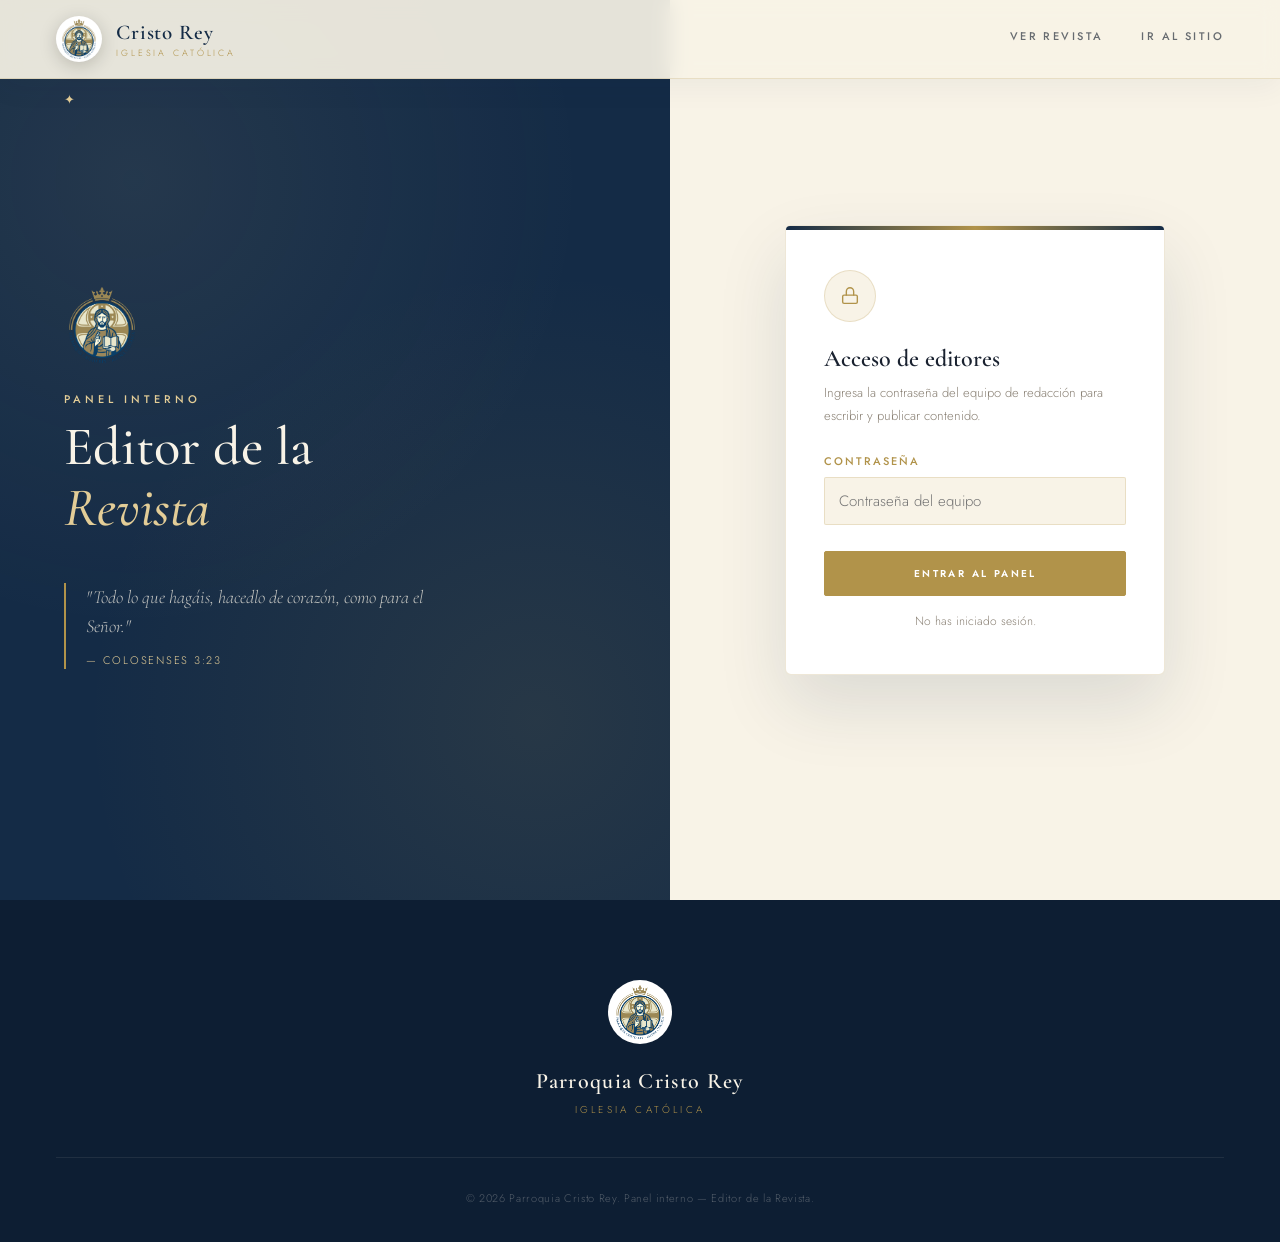
==== admin/index.html @ 3f4689f1 "Fix dashboard overlapping login screen and redesign login as elegant split layout" ====
<!DOCTYPE html>
<html lang="es">
<head>
  <meta charset="UTF-8"/>
  <meta name="viewport" content="width=device-width, initial-scale=1.0"/>
  <title>Editor de la Revista — Parroquia Cristo Rey</title>
  <meta name="robots" content="noindex, nofollow"/>
  <link href="https://fonts.googleapis.com/css2?family=Cormorant+Garamond:ital,wght@0,300;0,400;0,500;0,600;1,400&family=Jost:wght@200;300;400;500;600&display=swap" rel="stylesheet"/>
  <link rel="stylesheet" href="../assets/site.css"/>
  <style>
    .container { max-width: 920px; margin: 0 auto; padding: 56px 24px 120px; }

    /* ── LOGIN SCREEN ── */
    .login-screen {
      display: grid;
      grid-template-columns: 1.1fr 1fr;
      min-height: 100vh;
    }
    .login-side {
      background: var(--navy);
      background-image: radial-gradient(circle at 20% 20%, rgba(227,205,151,0.08), transparent 50%),
                         radial-gradient(circle at 80% 80%, rgba(177,147,74,0.12), transparent 50%);
      color: var(--cream);
      padding: 120px 64px 64px;
      display: flex;
      flex-direction: column;
      justify-content: center;
      position: relative;
      overflow: hidden;
    }
    .login-side-ornament {
      position: absolute;
      top: 90px; left: 64px;
      font-size: 13px;
      color: var(--gold2);
      letter-spacing: 0.3em;
    }
    .login-side-crest {
      width: 76px; height: 76px;
      margin-bottom: 28px;
    }
    .login-side-crest img { width: 100%; height: 100%; object-fit: contain; }
    .login-side-label {
      font-size: 11px;
      font-weight: 500;
      letter-spacing: 0.36em;
      text-transform: uppercase;
      color: var(--gold2);
      margin-bottom: 10px;
    }
    .login-side h1 {
      font-weight: 500;
      font-size: clamp(2.4rem, 5vw, 3.4rem);
      line-height: 1.12;
    }
    .login-side h1 em { font-style: italic; color: var(--gold2); }
    .login-side-quote {
      margin-top: 44px;
      max-width: 360px;
      font-family: 'Cormorant Garamond', serif;
      font-style: italic;
      font-size: 1.15rem;
      line-height: 1.6;
      color: rgba(248,243,231,0.75);
      border-left: 2px solid var(--gold);
      padding-left: 20px;
    }
    .login-side-quote span {
      display: block;
      margin-top: 10px;
      font-family: 'Jost', sans-serif;
      font-style: normal;
      font-size: 11px;
      letter-spacing: 0.16em;
      text-transform: uppercase;
      color: var(--gold2);
    }

    .login-form-wrap {
      display: flex;
      align-items: center;
      justify-content: center;
      background: var(--cream);
      padding: 40px 32px;
    }
    .login-card {
      width: 100%;
      max-width: 380px;
      background: var(--white);
      border: 1px solid var(--line);
      border-radius: 6px;
      padding: 44px 38px;
      box-shadow: 0 30px 70px rgba(20,43,70,0.12);
      position: relative;
    }
    .login-card::before {
      content: '';
      position: absolute;
      top: 0; left: 0; right: 0;
      height: 4px;
      background: linear-gradient(90deg, var(--navy), var(--gold), var(--navy));
      border-radius: 6px 6px 0 0;
    }
    .login-card-icon {
      width: 52px; height: 52px;
      border-radius: 50%;
      background: var(--cream);
      border: 1px solid var(--line);
      color: var(--gold);
      display: flex;
      align-items: center;
      justify-content: center;
      margin-bottom: 22px;
    }
    .login-card-icon svg { width: 22px; height: 22px; }
    .login-card h2 {
      font-weight: 600;
      font-size: 1.5rem;
      margin-bottom: 8px;
    }
    .login-card .hint { font-size: 13px; color: var(--mid); line-height: 1.8; margin-bottom: 26px; }
    .login-submit { width: 100%; text-align: center; margin-top: 6px; }
    .login-card .token-status { margin-top: 16px; text-align: center; }
    .login-card .status { margin-top: 16px; margin-bottom: 0; }

    @media (max-width: 860px) {
      .login-screen { grid-template-columns: 1fr; min-height: auto; }
      .login-side { padding: 130px 32px 60px; text-align: center; align-items: center; }
      .login-side-ornament { left: 50%; transform: translateX(-50%); }
      .login-side-quote { margin-left: auto; margin-right: auto; text-align: left; }
      .login-form-wrap { padding: 48px 24px 80px; }
    }

    .panel {
      background: var(--white);
      border: 1px solid var(--line);
      border-radius: 4px;
      padding: 32px;
      margin-bottom: 32px;
    }

    .panel h2 {
      font-weight: 600;
      font-size: 1.4rem;
      margin-bottom: 6px;
    }
    .panel .hint {
      font-size: 13px;
      color: var(--mid);
      line-height: 1.8;
      margin-bottom: 20px;
    }
    .panel .hint a { color: var(--navy); border-bottom: 1px solid var(--gold); text-decoration: none; }

    .field { margin-bottom: 20px; }
    .field label {
      display: block;
      font-size: 11px;
      letter-spacing: 0.18em;
      text-transform: uppercase;
      color: var(--gold);
      font-weight: 500;
      margin-bottom: 8px;
    }
    .field input[type=text],
    .field input[type=password],
    .field input[type=date],
    .field input[type=file],
    .field select,
    .field textarea {
      width: 100%;
      font-family: 'Jost', sans-serif;
      font-size: 15px;
      font-weight: 300;
      padding: 12px 14px;
      border: 1px solid var(--line);
      border-radius: 2px;
      background: var(--cream);
      color: var(--ink);
    }
    .field textarea { resize: vertical; min-height: 90px; }
    .field-row { display: grid; grid-template-columns: 1fr 1fr; gap: 20px; }

    .status {
      font-size: 13px;
      padding: 12px 16px;
      border-radius: 2px;
      margin-bottom: 20px;
      display: none;
    }
    .status.ok { display: block; background: #1f9d4d; color: #ffffff; border: 1px solid #1a8442; font-weight: 600; box-shadow: 0 6px 18px rgba(31,157,77,0.25); }
    .status.err { display: block; background: rgba(192,57,43,0.1); color: #b3261e; border: 1px solid rgba(192,57,43,0.4); font-weight: 500; }
    .status.info { display: block; background: rgba(20,43,70,0.06); color: var(--navy); border: 1px solid var(--line); }

    /* ── TOAST NOTIFICATIONS ── */
    .toast-wrap {
      position: fixed;
      bottom: 28px;
      right: 28px;
      display: flex;
      flex-direction: column;
      gap: 12px;
      z-index: 9999;
    }
    .toast {
      font-family: 'Jost', sans-serif;
      font-size: 13.5px;
      font-weight: 600;
      padding: 14px 20px;
      border-radius: 4px;
      box-shadow: 0 10px 30px rgba(0,0,0,0.18);
      opacity: 0;
      transform: translateY(16px);
      transition: opacity 0.3s ease, transform 0.3s ease;
      max-width: 320px;
    }
    .toast.show { opacity: 1; transform: translateY(0); }
    .toast.ok { background: #1f9d4d; color: #ffffff; border: 1px solid #1a8442; }
    .toast.err { background: #c0392b; color: #ffffff; border: 1px solid #a3301f; }
    .toast.info { background: var(--navy); color: var(--cream); border: 1px solid var(--navy2); }

    /* ── TOOLBAR / EDITOR ── */
    .toolbar {
      display: flex;
      gap: 6px;
      flex-wrap: wrap;
      margin-bottom: 10px;
    }
    .toolbar button {
      font-family: 'Jost', sans-serif;
      font-size: 12px;
      font-weight: 500;
      letter-spacing: 0.04em;
      border: 1px solid var(--line);
      background: var(--cream);
      color: var(--ink);
      padding: 8px 12px;
      border-radius: 2px;
      cursor: pointer;
      transition: background 0.2s, color 0.2s, border-color 0.2s;
    }
    .toolbar button:hover { background: var(--navy); color: var(--cream); border-color: var(--navy); }

    .editor-area {
      min-height: 260px;
      border: 1px solid var(--line);
      border-radius: 2px;
      padding: 18px 20px;
      background: var(--cream);
      font-size: 16px;
      line-height: 1.85;
      color: var(--ink);
    }
    .editor-area:focus { outline: 2px solid var(--gold2); }
    .editor-area p { margin-bottom: 14px; }
    .editor-area h2, .editor-area h3 { font-family: 'Cormorant Garamond', serif; margin: 16px 0 8px; }
    .editor-area blockquote {
      font-family: 'Cormorant Garamond', serif;
      font-style: italic;
      border-left: 2px solid var(--gold);
      padding-left: 16px;
      color: var(--navy);
    }
    .editor-area img { max-width: 100%; border-radius: 2px; margin: 10px 0; }

    /* ── POST LIST ── */
    .post-list { display: flex; flex-direction: column; gap: 14px; }
    .post-row {
      display: flex;
      align-items: center;
      justify-content: space-between;
      gap: 16px;
      padding: 16px 18px;
      border: 1px solid var(--line);
      border-radius: 2px;
      background: var(--white);
    }
    .post-row .meta { display: flex; flex-direction: column; gap: 4px; }
    .post-row .meta-with-thumb { display: flex; align-items: center; gap: 14px; }
    .post-row .thumb { width: 60px; height: 44px; object-fit: cover; border-radius: 2px; flex-shrink: 0; }
    .post-row .title { font-family: 'Cormorant Garamond', serif; font-weight: 600; font-size: 1.1rem; }
    .post-row .sub { font-size: 11px; letter-spacing: 0.12em; text-transform: uppercase; color: var(--mid); }
    .post-row .actions { display: flex; gap: 10px; flex-shrink: 0; }
    .post-row .actions button {
      font-family: 'Jost', sans-serif;
      font-size: 10px;
      font-weight: 600;
      letter-spacing: 0.18em;
      text-transform: uppercase;
      border: 1px solid var(--line);
      background: transparent;
      color: var(--navy);
      padding: 9px 16px;
      border-radius: 2px;
      cursor: pointer;
      transition: background 0.2s, color 0.2s;
    }
    .post-row .actions button.danger:hover { background: #c0392b; color: var(--white); border-color: #c0392b; }
    .post-row .actions button:not(.danger):hover { background: var(--navy); color: var(--cream); border-color: var(--navy); }

    .empty { text-align: center; color: var(--mid); font-size: 14px; padding: 24px 0; }

    .row-actions { display: flex; justify-content: flex-end; gap: 14px; margin-top: 24px; }

    .token-row { display: flex; gap: 12px; align-items: flex-end; }
    .token-row .field { flex: 1; margin-bottom: 0; }
    .token-status { font-size: 12px; margin-top: 10px; color: var(--mid); }
    .token-status.connected { color: var(--gold); }

    @media (max-width: 700px) {
      .field-row { grid-template-columns: 1fr; }
      .post-row { flex-direction: column; align-items: flex-start; }
    }

    /* ── DASHBOARD SHELL ── */
    .dashboard {
      display: grid;
      grid-template-columns: 240px 1fr;
      min-height: calc(100vh - 76px);
    }

    .sidebar {
      background: var(--navy);
      color: var(--cream);
      padding: 36px 22px;
      display: flex;
      flex-direction: column;
    }
    .sidebar .side-brand {
      font-family: 'Cormorant Garamond', serif;
      font-size: 1.2rem;
      font-weight: 600;
      color: var(--cream);
      margin-bottom: 4px;
    }
    .sidebar .side-sub {
      font-size: 10.5px;
      letter-spacing: 0.2em;
      text-transform: uppercase;
      color: var(--gold2);
      margin-bottom: 40px;
    }
    .side-nav { display: flex; flex-direction: column; gap: 6px; flex: 1; }
    .side-nav button {
      display: flex;
      align-items: center;
      gap: 12px;
      font-family: 'Jost', sans-serif;
      font-size: 13.5px;
      font-weight: 500;
      letter-spacing: 0.02em;
      text-align: left;
      background: transparent;
      border: none;
      color: rgba(248,243,231,0.65);
      padding: 13px 16px;
      border-radius: 3px;
      cursor: pointer;
      transition: background 0.2s, color 0.2s;
    }
    .side-nav button .dot {
      width: 6px; height: 6px;
      border-radius: 50%;
      background: currentColor;
      opacity: 0.5;
      flex-shrink: 0;
    }
    .side-nav button:hover { background: rgba(248,243,231,0.06); color: var(--cream); }
    .side-nav button.active { background: var(--gold); color: var(--navy); font-weight: 600; }
    .side-nav button.active .dot { background: var(--navy); opacity: 1; }

    .sidebar .side-logout {
      margin-top: auto;
      font-family: 'Jost', sans-serif;
      font-size: 11px;
      letter-spacing: 0.16em;
      text-transform: uppercase;
      background: transparent;
      border: 1px solid rgba(248,243,231,0.25);
      color: rgba(248,243,231,0.8);
      padding: 12px 16px;
      border-radius: 3px;
      cursor: pointer;
      transition: background 0.2s, border-color 0.2s;
    }
    .sidebar .side-logout:hover { background: rgba(248,243,231,0.08); border-color: var(--gold2); }

    .dash-main {
      background: var(--cream);
      padding: 40px 48px 80px;
      overflow-x: hidden;
    }
    .dash-topbar {
      display: flex;
      align-items: baseline;
      justify-content: space-between;
      flex-wrap: wrap;
      gap: 12px;
      margin-bottom: 32px;
    }
    .dash-topbar h1 {
      font-weight: 500;
      font-size: 1.9rem;
    }
    .dash-topbar h1 em { font-style: italic; color: var(--gold); }
    .dash-topbar .dash-date {
      font-size: 12px;
      letter-spacing: 0.1em;
      text-transform: uppercase;
      color: var(--mid);
    }

    .stat-row {
      display: grid;
      grid-template-columns: repeat(3, 1fr);
      gap: 20px;
      margin-bottom: 36px;
    }
    .stat-card {
      background: var(--white);
      border: 1px solid var(--line);
      border-radius: 4px;
      padding: 22px 24px;
      border-top: 3px solid var(--gold);
    }
    .stat-card .num {
      font-family: 'Cormorant Garamond', serif;
      font-weight: 600;
      font-size: 2.4rem;
      color: var(--navy);
      line-height: 1;
    }
    .stat-card .lbl {
      font-size: 11.5px;
      letter-spacing: 0.12em;
      text-transform: uppercase;
      color: var(--mid);
      margin-top: 8px;
    }

    .tab-view { display: none; }
    .tab-view.active { display: block; }

    [hidden] { display: none !important; }

    @media (max-width: 900px) {
      .dashboard { grid-template-columns: 1fr; }
      .sidebar { flex-direction: row; align-items: center; padding: 16px 20px; overflow-x: auto; }
      .sidebar .side-brand, .sidebar .side-sub { display: none; }
      .side-nav { flex-direction: row; flex: none; }
      .sidebar .side-logout { margin: 0 0 0 auto; flex-shrink: 0; }
      .dash-main { padding: 28px 20px 60px; }
      .stat-row { grid-template-columns: 1fr; }
    }
  </style>
</head>
<body>

<header class="site-header always-solid" id="header">
  <a class="brand" href="../index.html">
    <span class="brand-logo"><img src="../assets/logo.png" alt="Parroquia Cristo Rey"/></span>
    <span class="brand-text">
      <span class="name">Cristo Rey</span>
      <span class="sub">Iglesia Católica</span>
    </span>
  </a>
  <nav class="main-nav">
    <a href="../blog/index.html">Ver Revista</a>
    <a href="../index.html">Ir al Sitio</a>
  </nav>
</header>

<section class="login-screen" id="loginContainer">

  <div class="login-side">
    <div class="login-side-ornament">✦</div>
    <div class="login-side-crest"><img src="../assets/logo.png" alt="Parroquia Cristo Rey"/></div>
    <div class="login-side-label">Panel interno</div>
    <h1>Editor de la<br/><em>Revista</em></h1>
    <p class="login-side-quote">"Todo lo que hagáis, hacedlo de corazón, como para el Señor."<span>— Colosenses 3:23</span></p>
  </div>

  <div class="login-form-wrap">
    <div class="login-card" id="accessPanel">
      <div class="login-card-icon">
        <svg viewBox="0 0 24 24" fill="none" stroke="currentColor" stroke-width="1.5"><rect x="4" y="11" width="16" height="9" rx="1.5"/><path d="M8 11V7a4 4 0 0 1 8 0v4" stroke-linecap="round"/></svg>
      </div>
      <h2>Acceso de editores</h2>
      <p class="hint">
        Ingresa la contraseña del equipo de redacción para escribir y publicar contenido.
      </p>
      <div class="field">
        <label>Contraseña</label>
        <input type="password" id="password" placeholder="Contraseña del equipo" autocomplete="off"/>
      </div>
      <button class="btn btn-gold login-submit" id="connect">Entrar al panel</button>
      <div class="token-status" id="tokenStatus">No has iniciado sesión.</div>
      <div class="status" id="status"></div>
    </div>
  </div>

</section>

<!-- APP BODY (hidden until logged in) -->
<div class="dashboard" id="appBody" hidden>

  <aside class="sidebar">
    <div class="side-brand">Cristo Rey</div>
    <div class="side-sub">Panel interno</div>
    <nav class="side-nav" id="sideNav">
      <button data-tab="posts" class="active"><span class="dot"></span> Artículos</button>
      <button data-tab="events"><span class="dot"></span> Eventos</button>
      <button data-tab="gallery"><span class="dot"></span> Galería</button>
    </nav>
    <button class="side-logout" id="disconnect">Cerrar sesión</button>
  </aside>

  <main class="dash-main">

  <div class="dash-topbar">
    <h1>Panel de <em>contenido</em></h1>
    <div class="dash-date" id="dashDate"></div>
  </div>

  <div class="stat-row">
    <div class="stat-card">
      <div class="num" id="statPosts">0</div>
      <div class="lbl">Artículos publicados</div>
    </div>
    <div class="stat-card">
      <div class="num" id="statEvents">0</div>
      <div class="lbl">Eventos y anuncios</div>
    </div>
    <div class="stat-card">
      <div class="num" id="statGallery">0</div>
      <div class="lbl">Fotos en galería</div>
    </div>
  </div>

  <!-- TAB: POSTS -->
  <div class="tab-view active" id="viewPosts">

  <!-- EDITOR -->
  <div class="panel" id="editorPanel" hidden>
    <h2 id="editorTitle">Nuevo artículo</h2>
    <p class="hint">Completa los datos del artículo. Al publicar, se guardará directamente en la Revista del sitio.</p>

    <div class="field">
      <label>Título</label>
      <input type="text" id="f-title" placeholder="Título del artículo"/>
    </div>

    <div class="field-row">
      <div class="field">
        <label>Categoría</label>
        <input type="text" id="f-category" placeholder="Ej. Comunidad, Catequesis, Espiritualidad"/>
      </div>
      <div class="field">
        <label>Fecha</label>
        <input type="date" id="f-date"/>
      </div>
    </div>

    <div class="field-row">
      <div class="field">
        <label>Autor</label>
        <input type="text" id="f-author" placeholder="Ej. Parroquia Cristo Rey" value="Parroquia Cristo Rey"/>
      </div>
      <div class="field">
        <label>Imagen de portada (opcional)</label>
        <input type="file" id="f-cover-file" accept="image/*"/>
      </div>
    </div>

    <div class="field">
      <label>Resumen (aparece en la lista de artículos)</label>
      <textarea id="f-excerpt" placeholder="Una o dos frases que resuman el artículo"></textarea>
    </div>

    <div class="field">
      <label>Contenido</label>
      <div class="toolbar">
        <button type="button" data-cmd="bold"><b>B</b></button>
        <button type="button" data-cmd="italic"><i>I</i></button>
        <button type="button" data-cmd="formatBlock" data-val="h2">Título</button>
        <button type="button" data-cmd="formatBlock" data-val="h3">Subtítulo</button>
        <button type="button" data-cmd="formatBlock" data-val="p">Párrafo</button>
        <button type="button" data-cmd="formatBlock" data-val="blockquote">Cita</button>
        <button type="button" data-cmd="insertUnorderedList">Lista</button>
        <button type="button" data-cmd="insertOrderedList">Lista numerada</button>
        <button type="button" data-cmd="createLink">Enlace</button>
        <button type="button" data-cmd="insertImage">Imagen (URL)</button>
        <button type="button" data-cmd="removeFormat">Limpiar</button>
      </div>
      <div class="editor-area" id="f-content" contenteditable="true"></div>
    </div>

    <div class="row-actions">
      <button class="btn btn-line" id="cancelEdit">Cancelar</button>
      <button class="btn btn-gold" id="publish">Publicar</button>
    </div>
  </div>

  <!-- POST LIST -->
  <div class="panel">
    <h2>Artículos publicados</h2>
    <p class="hint">Edita o elimina artículos existentes, o crea uno nuevo.</p>
    <div class="row-actions" style="justify-content:flex-start; margin-top:0; margin-bottom:24px;">
      <button class="btn btn-gold" id="newPost">+ Nuevo artículo</button>
      <button class="btn btn-line" id="refresh">Actualizar lista</button>
    </div>
    <div class="post-list" id="postList">
      <div class="empty">Cargando artículos...</div>
    </div>
  </div>

  </div><!-- /viewPosts -->

  <!-- TAB: EVENTS -->
  <div class="tab-view" id="viewEvents">

  <!-- EVENT EDITOR -->
  <div class="panel" id="eventEditorPanel" hidden>
    <h2 id="eventEditorTitle">Nuevo evento</h2>
    <p class="hint">Completa los datos del evento. Al publicar, aparecerá en la sección "Eventos y Anuncios" de la página principal.</p>

    <div class="field">
      <label>Título</label>
      <input type="text" id="ev-title" placeholder="Título del evento"/>
    </div>

    <div class="field-row">
      <div class="field">
        <label>Fecha</label>
        <input type="date" id="ev-date"/>
      </div>
      <div class="field">
        <label>Categoría / Etiqueta</label>
        <input type="text" id="ev-tag" placeholder="Ej. Catequesis, Comunidad, Solidaridad"/>
      </div>
    </div>

    <div class="field">
      <label>Descripción</label>
      <textarea id="ev-description" placeholder="Detalles del evento"></textarea>
    </div>

    <div class="row-actions">
      <button class="btn btn-line" id="cancelEventEdit">Cancelar</button>
      <button class="btn btn-gold" id="publishEvent">Publicar</button>
    </div>
  </div>

  <!-- EVENT LIST -->
  <div class="panel">
    <h2>Eventos y anuncios</h2>
    <p class="hint">Edita o elimina eventos existentes, o crea uno nuevo. Aparecen en la portada del sitio.</p>
    <div class="row-actions" style="justify-content:flex-start; margin-top:0; margin-bottom:24px;">
      <button class="btn btn-gold" id="newEvent">+ Nuevo evento</button>
      <button class="btn btn-line" id="refreshEvents">Actualizar lista</button>
    </div>
    <div class="post-list" id="eventList">
      <div class="empty">Cargando eventos...</div>
    </div>
  </div>

  </div><!-- /viewEvents -->

  <!-- TAB: GALLERY -->
  <div class="tab-view" id="viewGallery">

  <!-- GALLERY UPLOAD -->
  <div class="panel">
    <h2>Galería de fotos</h2>
    <p class="hint">Sube fotos para mostrarlas en el carrusel de la página principal.</p>
    <div class="field-row">
      <div class="field">
        <label>Foto</label>
        <input type="file" id="gal-file" accept="image/*"/>
      </div>
      <div class="field">
        <label>Descripción (opcional)</label>
        <input type="text" id="gal-caption" placeholder="Ej. Fiesta patronal 2026"/>
      </div>
    </div>
    <div class="row-actions" style="justify-content:flex-start; margin-top:0;">
      <button class="btn btn-gold" id="uploadGalleryImage">Subir foto</button>
      <button class="btn btn-line" id="refreshGallery">Actualizar lista</button>
    </div>
  </div>

  <!-- GALLERY LIST -->
  <div class="panel">
    <h2>Fotos publicadas</h2>
    <p class="hint">Elimina fotos de la galería del sitio.</p>
    <div class="post-list" id="galleryList">
      <div class="empty">Cargando galería...</div>
    </div>
  </div>

  </div><!-- /viewGallery -->

  </main>

</div><!-- /appBody -->

<div class="toast-wrap" id="toastWrap"></div>

<footer class="site-footer">
  <div class="footer-logo"><img src="../assets/logo.png" alt="Parroquia Cristo Rey"/></div>
  <div class="name">Parroquia Cristo Rey</div>
  <div class="tag">Iglesia Católica</div>
  <div class="copy">© 2026 Parroquia Cristo Rey. Panel interno — Editor de la Revista.</div>
</footer>

<script src="../assets/site.js"></script>
<script>
  const OWNER = 'tny-me';
  const REPO = 'TNY-Media';
  const BRANCH = 'main';
  const POSTS_PATH = 'assets/blog/posts.json';
  const IMAGES_PATH = 'assets/blog/images';
  const EVENTS_PATH = 'assets/events.json';
  const GALLERY_PATH = 'assets/gallery.json';
  const GALLERY_IMAGES_PATH = 'assets/gallery/images';
  const AUTH_PATH = '../assets/blog/auth.json';
  const SESSION_KEY = 'cristorey_session_token';

  const $ = (sel) => document.querySelector(sel);
  const statusEl = $('#status');
  const tokenStatusEl = $('#tokenStatus');
  const postListEl = $('#postList');
  const eventListEl = $('#eventList');
  const galleryListEl = $('#galleryList');

  let token = sessionStorage.getItem(SESSION_KEY) || '';
  let posts = [];
  let postsSha = null;
  let editingSlug = null;
  let events = [];
  let eventsSha = null;
  let editingEventId = null;
  let gallery = [];
  let gallerySha = null;

  function showStatus(msg, type) {
    statusEl.textContent = msg;
    statusEl.className = 'status ' + type;
  }

  const toastWrapEl = $('#toastWrap');
  function showToast(msg, type) {
    const toast = document.createElement('div');
    toast.className = 'toast ' + type;
    toast.textContent = msg;
    toastWrapEl.appendChild(toast);
    requestAnimationFrame(() => toast.classList.add('show'));
    setTimeout(() => {
      toast.classList.remove('show');
      setTimeout(() => toast.remove(), 300);
    }, 4000);
  }

  function b64ToBytes(b64) {
    return Uint8Array.from(atob(b64), c => c.charCodeAt(0));
  }

  async function unlock(password) {
    const res = await fetch(AUTH_PATH);
    if (!res.ok) throw new Error('No se pudo cargar la configuración de acceso.');
    const auth = await res.json();

    const salt = b64ToBytes(auth.salt);
    const iv = b64ToBytes(auth.iv);
    const ciphertext = b64ToBytes(auth.ciphertext);

    const baseKey = await crypto.subtle.importKey('raw', new TextEncoder().encode(password), 'PBKDF2', false, ['deriveKey']);
    const key = await crypto.subtle.deriveKey(
      { name: 'PBKDF2', salt, iterations: auth.iterations, hash: 'SHA-256' },
      baseKey,
      { name: 'AES-GCM', length: 256 },
      false,
      ['decrypt']
    );

    let plaintext;
    try {
      plaintext = await crypto.subtle.decrypt({ name: 'AES-GCM', iv }, key, ciphertext);
    } catch {
      throw new Error('Contraseña incorrecta.');
    }
    return new TextDecoder().decode(plaintext);
  }

  function ghHeaders(extra) {
    return Object.assign({
      'Authorization': 'Bearer ' + token,
      'Accept': 'application/vnd.github+json'
    }, extra || {});
  }

  function b64ToUtf8(b64) {
    const bin = atob(b64.replace(/\n/g, ''));
    const bytes = Uint8Array.from(bin, c => c.charCodeAt(0));
    return new TextDecoder('utf-8').decode(bytes);
  }

  function utf8ToB64(str) {
    const bytes = new TextEncoder().encode(str);
    let bin = '';
    bytes.forEach(b => bin += String.fromCharCode(b));
    return btoa(bin);
  }

  function slugify(text) {
    return text.toString().toLowerCase().trim()
      .normalize('NFD').replace(/[̀-ͯ]/g, '')
      .replace(/[^a-z0-9\s-]/g, '')
      .replace(/\s+/g, '-')
      .replace(/-+/g, '-')
      .replace(/^-|-$/g, '');
  }

  function showLoggedIn() {
    $('#loginContainer').hidden = true;
    $('#appBody').hidden = false;
    tokenStatusEl.textContent = 'Sesión iniciada.';
    tokenStatusEl.classList.add('connected');
    const dashDateEl = $('#dashDate');
    if (dashDateEl) {
      dashDateEl.textContent = new Date().toLocaleDateString('es-ES', { day: 'numeric', month: 'long', year: 'numeric' });
    }
  }

  function showLoggedOut() {
    $('#loginContainer').hidden = false;
    $('#appBody').hidden = true;
    tokenStatusEl.textContent = 'No has iniciado sesión.';
    tokenStatusEl.classList.remove('connected');
  }

  function setTab(tab) {
    document.querySelectorAll('.tab-view').forEach(el => el.classList.remove('active'));
    document.querySelectorAll('.side-nav button').forEach(btn => btn.classList.toggle('active', btn.dataset.tab === tab));
    const view = $('#view' + tab.charAt(0).toUpperCase() + tab.slice(1));
    if (view) view.classList.add('active');
  }

  async function connect() {
    const password = $('#password').value.trim();
    if (!password) { showStatus('Ingresa la contraseña.', 'err'); return; }
    try {
      token = await unlock(password);
      sessionStorage.setItem(SESSION_KEY, token);
      $('#password').value = '';
      showLoggedIn();
      showStatus('Acceso concedido.', 'ok');
      await loadPosts();
      await loadEvents();
      await loadGallery();
    } catch (e) {
      showLoggedOut();
      showStatus(e.message, 'err');
    }
  }

  function disconnect() {
    token = '';
    sessionStorage.removeItem(SESSION_KEY);
    $('#password').value = '';
    posts = []; postsSha = null;
    events = []; eventsSha = null;
    gallery = []; gallerySha = null;
    closeEditor();
    closeEventEditor();
    showLoggedOut();
    showStatus('Sesión cerrada.', 'info');
  }

  async function loadPosts() {
    const res = await fetch(`https://api.github.com/repos/${OWNER}/${REPO}/contents/${POSTS_PATH}?ref=${BRANCH}`, { headers: ghHeaders() });
    if (!res.ok) {
      const err = await res.json().catch(() => ({}));
      throw new Error(`No se pudo cargar la lista de artículos (${res.status}): ${err.message || 'error desconocido'}`);
    }
    const data = await res.json();
    postsSha = data.sha;
    posts = JSON.parse(b64ToUtf8(data.content));
    renderList();
  }

  function renderList() {
    const statPostsEl = $('#statPosts');
    if (statPostsEl) statPostsEl.textContent = posts.length;
    if (!posts.length) {
      postListEl.innerHTML = '<div class="empty">Aún no hay artículos. Crea el primero.</div>';
      return;
    }
    const sorted = posts.slice().sort((a, b) => new Date(b.date) - new Date(a.date));
    postListEl.innerHTML = sorted.map(p => `
      <div class="post-row">
        <div class="meta">
          <div class="title">${p.title}</div>
          <div class="sub">${p.category} · ${p.date}</div>
        </div>
        <div class="actions">
          <button data-edit="${p.slug}">Editar</button>
          <button class="danger" data-delete="${p.slug}">Eliminar</button>
        </div>
      </div>`).join('');
  }

  function openEditor(post) {
    editingSlug = post ? post.slug : null;
    $('#editorTitle').textContent = post ? 'Editar artículo' : 'Nuevo artículo';
    $('#f-title').value = post ? post.title : '';
    $('#f-category').value = post ? post.category : '';
    $('#f-author').value = post ? post.author : 'Parroquia Cristo Rey';
    $('#f-date').value = post ? post.date : new Date().toISOString().slice(0, 10);
    $('#f-excerpt').value = post ? post.excerpt : '';
    $('#f-content').innerHTML = post ? post.content : '';
    $('#f-cover-file').value = '';
    $('#editorPanel').hidden = false;
    $('#editorPanel').scrollIntoView({ behavior: 'smooth', block: 'start' });
  }

  function closeEditor() {
    $('#editorPanel').hidden = true;
    editingSlug = null;
  }

  async function uploadImage(file, targetSlug) {
    const ext = (file.name.split('.').pop() || 'jpg').toLowerCase();
    const filename = `${targetSlug}.${ext}`;
    const dataUrl = await new Promise((resolve, reject) => {
      const reader = new FileReader();
      reader.onload = () => resolve(reader.result);
      reader.onerror = reject;
      reader.readAsDataURL(file);
    });
    const base64 = dataUrl.split(',')[1];

    let sha;
    const existing = await fetch(`https://api.github.com/repos/${OWNER}/${REPO}/contents/${IMAGES_PATH}/${filename}?ref=${BRANCH}`, { headers: ghHeaders() });
    if (existing.ok) sha = (await existing.json()).sha;

    const res = await fetch(`https://api.github.com/repos/${OWNER}/${REPO}/contents/${IMAGES_PATH}/${filename}`, {
      method: 'PUT',
      headers: ghHeaders({ 'Content-Type': 'application/json' }),
      body: JSON.stringify({
        message: `Subir imagen de portada para ${targetSlug}`,
        content: base64,
        branch: BRANCH,
        ...(sha ? { sha } : {})
      })
    });
    if (!res.ok) throw new Error('No se pudo subir la imagen.');
    return `../assets/blog/images/${filename}`;
  }

  async function publish() {
    if (!token) { showStatus('Inicia sesión con la contraseña primero.', 'err'); return; }

    const title = $('#f-title').value.trim();
    const category = $('#f-category').value.trim();
    const author = $('#f-author').value.trim() || 'Parroquia Cristo Rey';
    const date = $('#f-date').value || new Date().toISOString().slice(0, 10);
    const excerpt = $('#f-excerpt').value.trim();
    const content = $('#f-content').innerHTML.trim();

    if (!title || !category || !excerpt || !content) {
      showToast('Completa título, categoría, resumen y contenido.', 'err');
      return;
    }

    let slug = editingSlug || slugify(title);
    if (!slug) { showToast('El título no es válido para generar un enlace.', 'err'); return; }

    try {
      let cover = '';
      const existingPost = posts.find(p => p.slug === slug);
      if (existingPost) cover = existingPost.cover || '';

      const file = $('#f-cover-file').files[0];
      if (file) {
        cover = await uploadImage(file, slug);
      }

      const newPost = { id: slug, slug, title, category, author, date, cover, excerpt, content };

      if (editingSlug) {
        posts = posts.map(p => p.slug === editingSlug ? newPost : p);
      } else {
        if (posts.some(p => p.slug === slug)) {
          showToast('Ya existe un artículo con un título muy similar. Cambia el título.', 'err');
          return;
        }
        posts.push(newPost);
      }

      await savePosts(editingSlug ? `Editar artículo: ${title}` : `Publicar artículo: ${title}`);
      showToast('¡Publicado! El artículo ya aparece en la Revista.', 'ok');
      closeEditor();
      renderList();
    } catch (e) {
      showToast('Error al publicar: ' + e.message, 'err');
    }
  }

  async function deletePost(slug) {
    if (!confirm('¿Eliminar este artículo? Esta acción no se puede deshacer.')) return;
    try {
      posts = posts.filter(p => p.slug !== slug);
      await savePosts(`Eliminar artículo: ${slug}`);
      showToast('Artículo eliminado.', 'ok');
      renderList();
    } catch (e) {
      showToast('Error al eliminar: ' + e.message, 'err');
    }
  }

  async function savePosts(message) {
    const res = await fetch(`https://api.github.com/repos/${OWNER}/${REPO}/contents/${POSTS_PATH}`, {
      method: 'PUT',
      headers: ghHeaders({ 'Content-Type': 'application/json' }),
      body: JSON.stringify({
        message,
        content: utf8ToB64(JSON.stringify(posts, null, 2)),
        sha: postsSha,
        branch: BRANCH
      })
    });
    if (!res.ok) {
      const err = await res.json().catch(() => ({}));
      throw new Error(err.message || 'No se pudo guardar.');
    }
    const data = await res.json();
    postsSha = data.content.sha;
  }

  // ── EVENTS ──

  async function loadEvents() {
    const res = await fetch(`https://api.github.com/repos/${OWNER}/${REPO}/contents/${EVENTS_PATH}?ref=${BRANCH}`, { headers: ghHeaders() });
    if (!res.ok) {
      const err = await res.json().catch(() => ({}));
      throw new Error(`No se pudo cargar la lista de eventos (${res.status}): ${err.message || 'error desconocido'}`);
    }
    const data = await res.json();
    eventsSha = data.sha;
    events = JSON.parse(b64ToUtf8(data.content));
    renderEventList();
  }

  function renderEventList() {
    const statEventsEl = $('#statEvents');
    if (statEventsEl) statEventsEl.textContent = events.length;
    if (!events.length) {
      eventListEl.innerHTML = '<div class="empty">Aún no hay eventos. Crea el primero.</div>';
      return;
    }
    const sorted = events.slice().sort((a, b) => new Date(a.date) - new Date(b.date));
    eventListEl.innerHTML = sorted.map(ev => `
      <div class="post-row">
        <div class="meta">
          <div class="title">${ev.title}</div>
          <div class="sub">${ev.tag} · ${ev.date}</div>
        </div>
        <div class="actions">
          <button data-edit-event="${ev.id}">Editar</button>
          <button class="danger" data-delete-event="${ev.id}">Eliminar</button>
        </div>
      </div>`).join('');
  }

  function openEventEditor(ev) {
    editingEventId = ev ? ev.id : null;
    $('#eventEditorTitle').textContent = ev ? 'Editar evento' : 'Nuevo evento';
    $('#ev-title').value = ev ? ev.title : '';
    $('#ev-tag').value = ev ? ev.tag : '';
    $('#ev-date').value = ev ? ev.date : new Date().toISOString().slice(0, 10);
    $('#ev-description').value = ev ? ev.description : '';
    $('#eventEditorPanel').hidden = false;
    $('#eventEditorPanel').scrollIntoView({ behavior: 'smooth', block: 'start' });
  }

  function closeEventEditor() {
    $('#eventEditorPanel').hidden = true;
    editingEventId = null;
  }

  async function publishEvent() {
    if (!token) { showStatus('Inicia sesión con la contraseña primero.', 'err'); return; }

    const title = $('#ev-title').value.trim();
    const tag = $('#ev-tag').value.trim();
    const date = $('#ev-date').value || new Date().toISOString().slice(0, 10);
    const description = $('#ev-description').value.trim();

    if (!title || !tag || !description) {
      showToast('Completa título, categoría y descripción.', 'err');
      return;
    }

    try {
      if (editingEventId) {
        events = events.map(ev => ev.id === editingEventId ? { ...ev, title, tag, date, description } : ev);
      } else {
        const id = Date.now().toString();
        events.push({ id, date, tag, title, description });
      }

      await saveEvents(editingEventId ? `Editar evento: ${title}` : `Publicar evento: ${title}`);
      showToast('¡Publicado! El evento ya aparece en la página principal.', 'ok');
      closeEventEditor();
      renderEventList();
    } catch (e) {
      showToast('Error al publicar: ' + e.message, 'err');
    }
  }

  async function deleteEvent(id) {
    if (!confirm('¿Eliminar este evento? Esta acción no se puede deshacer.')) return;
    try {
      events = events.filter(ev => ev.id !== id);
      await saveEvents(`Eliminar evento: ${id}`);
      showToast('Evento eliminado.', 'ok');
      renderEventList();
    } catch (e) {
      showToast('Error al eliminar: ' + e.message, 'err');
    }
  }

  async function saveEvents(message) {
    const res = await fetch(`https://api.github.com/repos/${OWNER}/${REPO}/contents/${EVENTS_PATH}`, {
      method: 'PUT',
      headers: ghHeaders({ 'Content-Type': 'application/json' }),
      body: JSON.stringify({
        message,
        content: utf8ToB64(JSON.stringify(events, null, 2)),
        sha: eventsSha,
        branch: BRANCH
      })
    });
    if (!res.ok) {
      const err = await res.json().catch(() => ({}));
      throw new Error(err.message || 'No se pudo guardar.');
    }
    const data = await res.json();
    eventsSha = data.content.sha;
  }

  // ── GALLERY ──

  async function loadGallery() {
    const res = await fetch(`https://api.github.com/repos/${OWNER}/${REPO}/contents/${GALLERY_PATH}?ref=${BRANCH}`, { headers: ghHeaders() });
    if (!res.ok) {
      const err = await res.json().catch(() => ({}));
      throw new Error(`No se pudo cargar la galería (${res.status}): ${err.message || 'error desconocido'}`);
    }
    const data = await res.json();
    gallerySha = data.sha;
    gallery = JSON.parse(b64ToUtf8(data.content));
    renderGalleryList();
  }

  function renderGalleryList() {
    const statGalleryEl = $('#statGallery');
    if (statGalleryEl) statGalleryEl.textContent = gallery.length;
    if (!gallery.length) {
      galleryListEl.innerHTML = '<div class="empty">Aún no hay fotos. Sube la primera.</div>';
      return;
    }
    galleryListEl.innerHTML = gallery.slice().reverse().map(img => `
      <div class="post-row">
        <div class="meta meta-with-thumb">
          <img class="thumb" src="../${img.url}" alt=""/>
          <div class="title">${img.caption || '(sin descripción)'}</div>
        </div>
        <div class="actions">
          <button class="danger" data-delete-image="${img.id}">Eliminar</button>
        </div>
      </div>`).join('');
  }

  async function uploadGalleryImage() {
    if (!token) { showToast('Inicia sesión con la contraseña primero.', 'err'); return; }
    const file = $('#gal-file').files[0];
    if (!file) { showToast('Selecciona una foto primero.', 'err'); return; }
    const caption = $('#gal-caption').value.trim();

    try {
      const id = Date.now().toString();
      const ext = (file.name.split('.').pop() || 'jpg').toLowerCase();
      const filename = `${id}.${ext}`;
      const dataUrl = await new Promise((resolve, reject) => {
        const reader = new FileReader();
        reader.onload = () => resolve(reader.result);
        reader.onerror = reject;
        reader.readAsDataURL(file);
      });
      const base64 = dataUrl.split(',')[1];

      const res = await fetch(`https://api.github.com/repos/${OWNER}/${REPO}/contents/${GALLERY_IMAGES_PATH}/${filename}`, {
        method: 'PUT',
        headers: ghHeaders({ 'Content-Type': 'application/json' }),
        body: JSON.stringify({
          message: `Subir foto a la galería: ${filename}`,
          content: base64,
          branch: BRANCH
        })
      });
      if (!res.ok) throw new Error('No se pudo subir la foto.');

      gallery.push({ id, url: `assets/gallery/images/${filename}`, caption });
      await saveGallery(`Agregar foto a la galería`);
      showToast('¡Foto subida! Ya aparece en la galería del sitio.', 'ok');
      $('#gal-file').value = '';
      $('#gal-caption').value = '';
      renderGalleryList();
    } catch (e) {
      showToast('Error al subir la foto: ' + e.message, 'err');
    }
  }

  async function deleteGalleryImage(id) {
    if (!confirm('¿Eliminar esta foto de la galería? Esta acción no se puede deshacer.')) return;
    try {
      gallery = gallery.filter(img => img.id !== id);
      await saveGallery(`Eliminar foto de la galería: ${id}`);
      showToast('Foto eliminada.', 'ok');
      renderGalleryList();
    } catch (e) {
      showToast('Error al eliminar: ' + e.message, 'err');
    }
  }

  async function saveGallery(message) {
    const res = await fetch(`https://api.github.com/repos/${OWNER}/${REPO}/contents/${GALLERY_PATH}`, {
      method: 'PUT',
      headers: ghHeaders({ 'Content-Type': 'application/json' }),
      body: JSON.stringify({
        message,
        content: utf8ToB64(JSON.stringify(gallery, null, 2)),
        sha: gallerySha,
        branch: BRANCH
      })
    });
    if (!res.ok) {
      const err = await res.json().catch(() => ({}));
      throw new Error(err.message || 'No se pudo guardar.');
    }
    const data = await res.json();
    gallerySha = data.content.sha;
  }

  // Toolbar
  document.querySelectorAll('.toolbar button').forEach(btn => {
    btn.addEventListener('click', () => {
      const cmd = btn.dataset.cmd;
      $('#f-content').focus();
      if (cmd === 'createLink') {
        const url = prompt('URL del enlace:');
        if (url) document.execCommand(cmd, false, url);
      } else if (cmd === 'insertImage') {
        const url = prompt('URL de la imagen:');
        if (url) document.execCommand(cmd, false, url);
      } else if (cmd === 'formatBlock') {
        document.execCommand(cmd, false, btn.dataset.val);
      } else {
        document.execCommand(cmd, false, null);
      }
    });
  });

  // Events
  $('#connect').addEventListener('click', connect);
  $('#disconnect').addEventListener('click', disconnect);
  $('#sideNav').addEventListener('click', (e) => {
    const btn = e.target.closest('button[data-tab]');
    if (btn) setTab(btn.dataset.tab);
  });
  $('#newPost').addEventListener('click', () => openEditor(null));
  $('#cancelEdit').addEventListener('click', closeEditor);
  $('#publish').addEventListener('click', publish);
  $('#refresh').addEventListener('click', () => loadPosts().catch(e => showStatus(e.message, 'err')));

  postListEl.addEventListener('click', (e) => {
    const editSlug = e.target.dataset.edit;
    const delSlug = e.target.dataset.delete;
    if (editSlug) openEditor(posts.find(p => p.slug === editSlug));
    if (delSlug) deletePost(delSlug);
  });

  $('#newEvent').addEventListener('click', () => openEventEditor(null));
  $('#cancelEventEdit').addEventListener('click', closeEventEditor);
  $('#publishEvent').addEventListener('click', publishEvent);
  $('#refreshEvents').addEventListener('click', () => loadEvents().catch(e => showStatus(e.message, 'err')));

  eventListEl.addEventListener('click', (e) => {
    const editId = e.target.dataset.editEvent;
    const delId = e.target.dataset.deleteEvent;
    if (editId) openEventEditor(events.find(ev => ev.id === editId));
    if (delId) deleteEvent(delId);
  });

  $('#uploadGalleryImage').addEventListener('click', uploadGalleryImage);
  $('#refreshGallery').addEventListener('click', () => loadGallery().catch(e => showStatus(e.message, 'err')));

  galleryListEl.addEventListener('click', (e) => {
    const delId = e.target.dataset.deleteImage;
    if (delId) deleteGalleryImage(delId);
  });

  if (token) {
    showLoggedIn();
    loadPosts().catch(e => showStatus(e.message, 'err'));
    loadEvents().catch(e => showStatus(e.message, 'err'));
    loadGallery().catch(e => showStatus(e.message, 'err'));
  } else {
    showLoggedOut();
  }

  $('#password').addEventListener('keydown', (e) => {
    if (e.key === 'Enter') connect();
  });
</script>

</body>
</html>
---- assets/site.css ----
/* ── Cristo Rey · Shared site styles ── */
*, *::before, *::after { box-sizing: border-box; margin: 0; padding: 0; }

:root {
  --navy:    #142b46;
  --navy2:   #0d1e33;
  --gold:    #b1934a;
  --gold2:   #e3cd97;
  --cream:   #f8f3e7;
  --paper:   #efe6d2;
  --ink:     #1a2230;
  --mid:     #8a8175;
  --line:    rgba(177,147,74,0.22);
  --white:   #ffffff;
}

html { scroll-behavior: smooth; }

body {
  font-family: 'Jost', sans-serif;
  font-weight: 300;
  color: var(--ink);
  background: var(--cream);
  overflow-x: hidden;
}

h1, h2, h3, h4, .serif { font-family: 'Cormorant Garamond', serif; }

img { max-width: 100%; display: block; }

/* ── ORNAMENT ── */
.ornament {
  display: flex;
  align-items: center;
  justify-content: center;
  gap: 14px;
  margin: 0 auto 28px;
}
.ornament .line { width: 48px; height: 1px; background: linear-gradient(90deg, transparent, var(--gold)); }
.ornament .line.r { background: linear-gradient(90deg, var(--gold), transparent); }
.ornament svg { width: 16px; height: 16px; color: var(--gold); flex-shrink: 0; }
.navy-sec .ornament .line,
.dark-sec .ornament .line { background: linear-gradient(90deg, transparent, var(--gold2)); }
.navy-sec .ornament .line.r,
.dark-sec .ornament .line.r { background: linear-gradient(90deg, var(--gold2), transparent); }
.navy-sec .ornament svg,
.dark-sec .ornament svg { color: var(--gold2); }

/* ── REVEAL ── */
.reveal {
  opacity: 0;
  transform: translateY(28px);
  transition: opacity 0.9s ease, transform 0.9s ease;
}
.reveal.in { opacity: 1; transform: translateY(0); }

/* ── HEADER ── */
header.site-header {
  position: fixed;
  top: 0; left: 0; right: 0;
  z-index: 999;
  display: flex;
  align-items: center;
  justify-content: space-between;
  padding: 26px 56px;
  transition: background 0.4s ease, padding 0.4s ease, box-shadow 0.4s ease, border-color 0.4s ease;
  border-bottom: 1px solid transparent;
}

header.site-header.solid,
header.site-header.always-solid {
  background: rgba(248,243,231,0.92);
  backdrop-filter: blur(10px);
  -webkit-backdrop-filter: blur(10px);
  padding: 16px 56px;
  border-color: var(--line);
  box-shadow: 0 8px 30px rgba(20,43,70,0.05);
}

.brand {
  display: flex;
  align-items: center;
  gap: 14px;
  text-decoration: none;
  color: var(--white);
  transition: color 0.4s ease;
}

header.site-header.solid .brand,
header.site-header.always-solid .brand { color: var(--navy); }

.brand-logo {
  width: 46px;
  height: 46px;
  border-radius: 50%;
  background: var(--white);
  display: flex;
  align-items: center;
  justify-content: center;
  flex-shrink: 0;
  overflow: hidden;
  padding: 3px;
  box-shadow: 0 4px 18px rgba(0,0,0,0.18);
}

.brand-logo img { width: 100%; height: 100%; object-fit: contain; }

.brand-text {
  display: flex;
  flex-direction: column;
  line-height: 1.25;
}

.brand-text .name {
  font-family: 'Cormorant Garamond', serif;
  font-weight: 600;
  font-size: 21px;
  letter-spacing: 0.04em;
}

.brand-text .sub {
  font-size: 9px;
  letter-spacing: 0.32em;
  text-transform: uppercase;
  color: var(--gold2);
}

header.site-header.solid .brand-text .sub,
header.site-header.always-solid .brand-text .sub { color: var(--gold); }

nav.main-nav {
  display: flex;
  align-items: center;
  gap: 38px;
}

nav.main-nav a {
  font-size: 11px;
  font-weight: 500;
  letter-spacing: 0.22em;
  text-transform: uppercase;
  text-decoration: none;
  color: rgba(255,255,255,0.85);
  position: relative;
  padding-bottom: 6px;
  transition: color 0.3s;
}

header.site-header.solid nav.main-nav a,
header.site-header.always-solid nav.main-nav a { color: var(--ink); opacity: 0.65; }

nav.main-nav a.active { color: var(--gold); opacity: 1; }
header.site-header.solid nav.main-nav a.active,
header.site-header.always-solid nav.main-nav a.active { color: var(--navy); opacity: 1; }

nav.main-nav a::after {
  content: '';
  position: absolute;
  left: 0; right: 100%; bottom: 0;
  height: 1px;
  background: var(--gold);
  transition: right 0.3s ease;
}

nav.main-nav a:hover { color: var(--gold2); }
header.site-header.solid nav.main-nav a:hover,
header.site-header.always-solid nav.main-nav a:hover { color: var(--navy); opacity: 1; }
nav.main-nav a:hover::after { right: 0; }

/* ── BUTTONS ── */
.btn {
  font-size: 10px;
  font-weight: 600;
  letter-spacing: 0.24em;
  text-transform: uppercase;
  text-decoration: none;
  padding: 14px 30px;
  border-radius: 2px;
  transition: background 0.25s, color 0.25s, border-color 0.25s, transform 0.25s, box-shadow 0.25s;
  display: inline-block;
  border: 1px solid transparent;
  cursor: pointer;
  font-family: 'Jost', sans-serif;
}

.btn-gold {
  background: var(--gold);
  color: var(--white);
  border-color: var(--gold);
}
.btn-gold:hover { background: transparent; color: var(--gold); transform: translateY(-2px); }
header.site-header.solid .btn-gold:hover,
header.site-header.always-solid .btn-gold:hover { color: var(--navy); border-color: var(--navy); }

.btn-outline {
  border-color: rgba(255,255,255,0.4);
  color: var(--white);
}
.btn-outline:hover { background: rgba(255,255,255,0.1); border-color: var(--gold2); }

.btn-line {
  border-color: var(--gold);
  color: var(--navy);
  background: transparent;
}
.btn-line:hover { background: var(--navy); color: var(--cream); border-color: var(--navy); }

/* ── FOOTER ── */
footer.site-footer {
  background: var(--navy2);
  color: rgba(248,243,231,0.55);
  padding: 80px 56px 36px;
  text-align: center;
}

.footer-logo {
  width: 64px; height: 64px;
  border-radius: 50%;
  background: var(--white);
  margin: 0 auto 24px;
  display: flex; align-items: center; justify-content: center;
  padding: 5px;
}
.footer-logo img { width: 100%; height: 100%; object-fit: contain; }

footer.site-footer .name {
  font-family: 'Cormorant Garamond', serif;
  font-weight: 600;
  font-size: 22px;
  color: var(--cream);
  letter-spacing: 0.06em;
  margin-bottom: 8px;
}

footer.site-footer .tag {
  font-size: 10px;
  letter-spacing: 0.32em;
  text-transform: uppercase;
  color: var(--gold);
  margin-bottom: 40px;
}

.footer-nav {
  display: flex;
  gap: 36px;
  justify-content: center;
  flex-wrap: wrap;
  margin-bottom: 48px;
}
.footer-nav a {
  font-size: 11px;
  letter-spacing: 0.2em;
  text-transform: uppercase;
  text-decoration: none;
  color: rgba(248,243,231,0.6);
  transition: color 0.2s;
}
.footer-nav a:hover { color: var(--gold2); }

footer.site-footer .copy {
  font-size: 11px;
  letter-spacing: 0.06em;
  color: rgba(248,243,231,0.3);
  padding-top: 32px;
  border-top: 1px solid rgba(248,243,231,0.08);
}

/* ── RESPONSIVE HEADER/FOOTER ── */
@media (max-width: 860px) {
  nav.main-nav { display: none; }
  header.site-header { padding: 20px 24px; }
  header.site-header.solid,
  header.site-header.always-solid { padding: 14px 24px; }
}
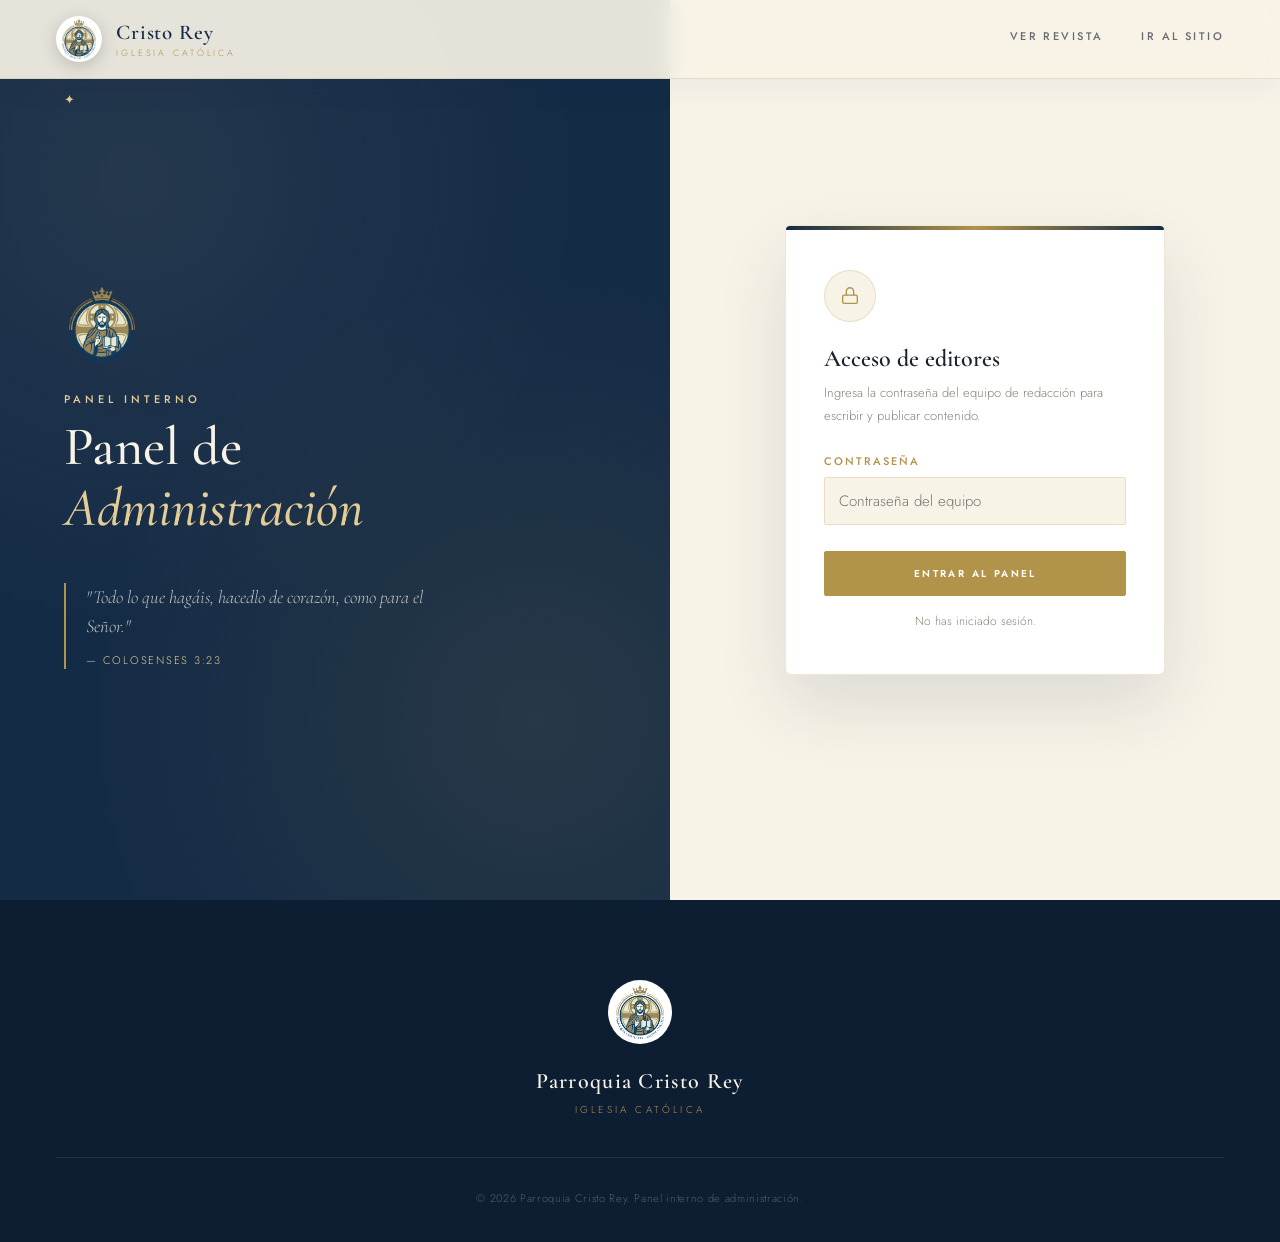
==== commit 0ff9cbc3: "Rename admin panel branding from 'Editor de la Revista' to general 'Panel de Administración'" ====
--- a/admin/index.html
+++ b/admin/index.html
@@ -3,7 +3,7 @@
 <head>
   <meta charset="UTF-8"/>
   <meta name="viewport" content="width=device-width, initial-scale=1.0"/>
-  <title>Editor de la Revista — Parroquia Cristo Rey</title>
+  <title>Panel de Administración — Parroquia Cristo Rey</title>
   <meta name="robots" content="noindex, nofollow"/>
   <link href="https://fonts.googleapis.com/css2?family=Cormorant+Garamond:ital,wght@0,300;0,400;0,500;0,600;1,400&family=Jost:wght@200;300;400;500;600&display=swap" rel="stylesheet"/>
   <link rel="stylesheet" href="../assets/site.css"/>
@@ -476,7 +476,7 @@
     <div class="login-side-ornament">✦</div>
     <div class="login-side-crest"><img src="../assets/logo.png" alt="Parroquia Cristo Rey"/></div>
     <div class="login-side-label">Panel interno</div>
-    <h1>Editor de la<br/><em>Revista</em></h1>
+    <h1>Panel de<br/><em>Administración</em></h1>
     <p class="login-side-quote">"Todo lo que hagáis, hacedlo de corazón, como para el Señor."<span>— Colosenses 3:23</span></p>
   </div>
 
@@ -710,7 +710,7 @@
   <div class="footer-logo"><img src="../assets/logo.png" alt="Parroquia Cristo Rey"/></div>
   <div class="name">Parroquia Cristo Rey</div>
   <div class="tag">Iglesia Católica</div>
-  <div class="copy">© 2026 Parroquia Cristo Rey. Panel interno — Editor de la Revista.</div>
+  <div class="copy">© 2026 Parroquia Cristo Rey. Panel interno de administración.</div>
 </footer>
 
 <script src="../assets/site.js"></script>
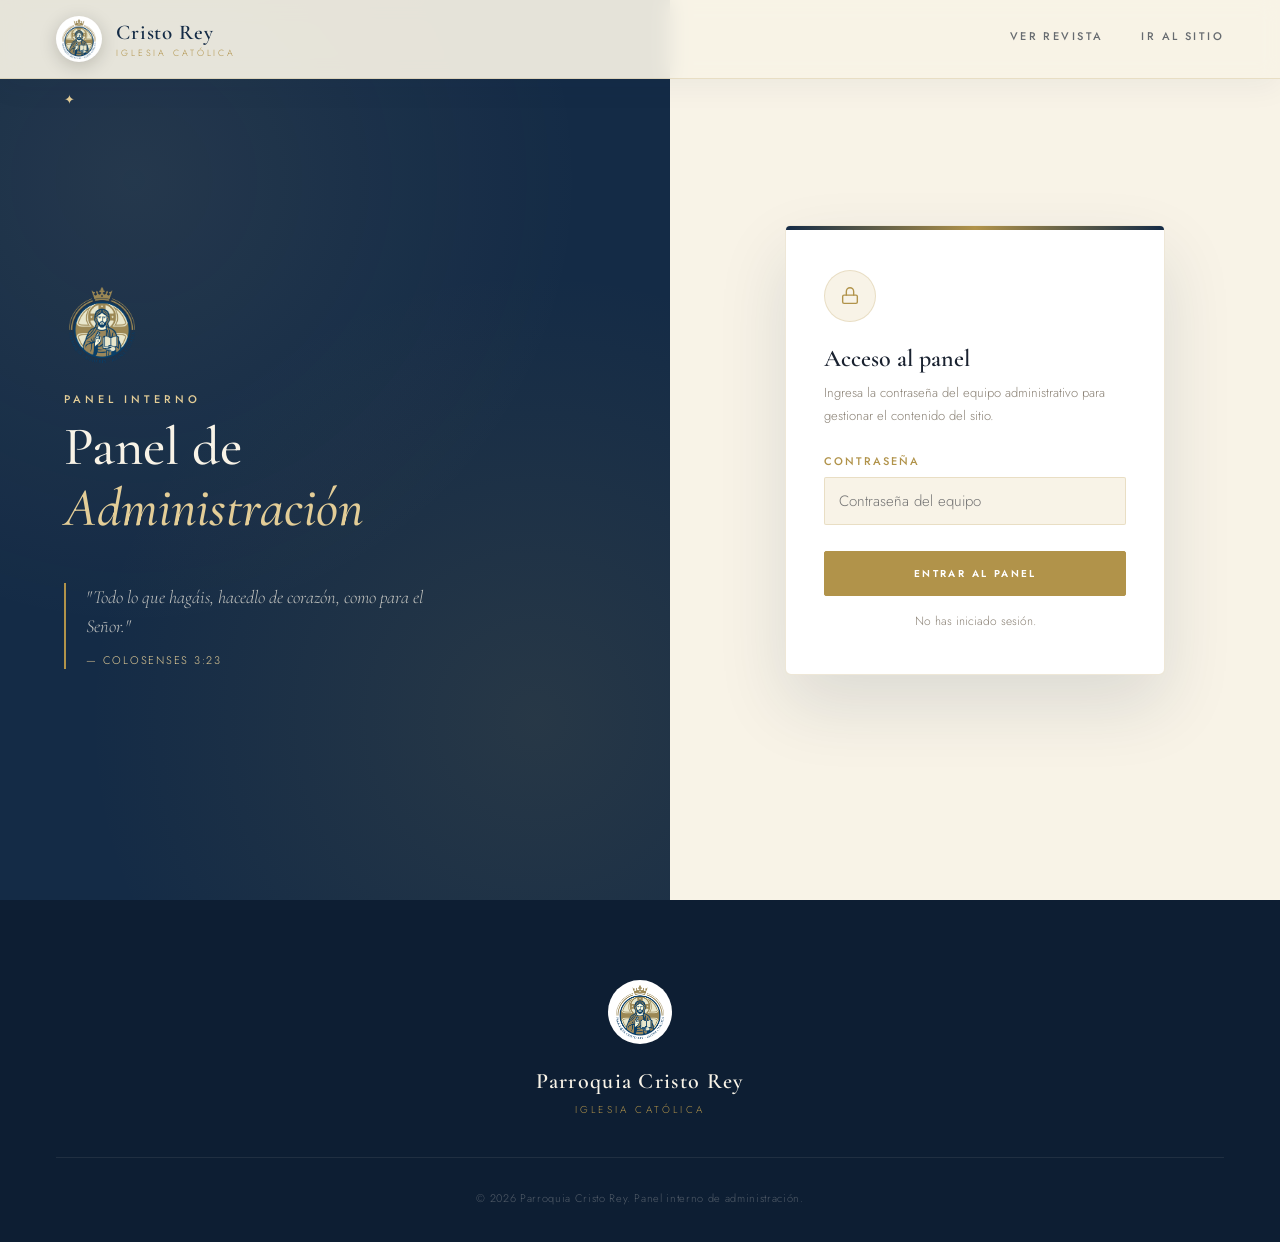
==== commit f078148a: "Update login copy to reflect general admin panel access" ====
--- a/admin/index.html
+++ b/admin/index.html
@@ -485,9 +485,9 @@
       <div class="login-card-icon">
         <svg viewBox="0 0 24 24" fill="none" stroke="currentColor" stroke-width="1.5"><rect x="4" y="11" width="16" height="9" rx="1.5"/><path d="M8 11V7a4 4 0 0 1 8 0v4" stroke-linecap="round"/></svg>
       </div>
-      <h2>Acceso de editores</h2>
+      <h2>Acceso al panel</h2>
       <p class="hint">
-        Ingresa la contraseña del equipo de redacción para escribir y publicar contenido.
+        Ingresa la contraseña del equipo administrativo para gestionar el contenido del sitio.
       </p>
       <div class="field">
         <label>Contraseña</label>
